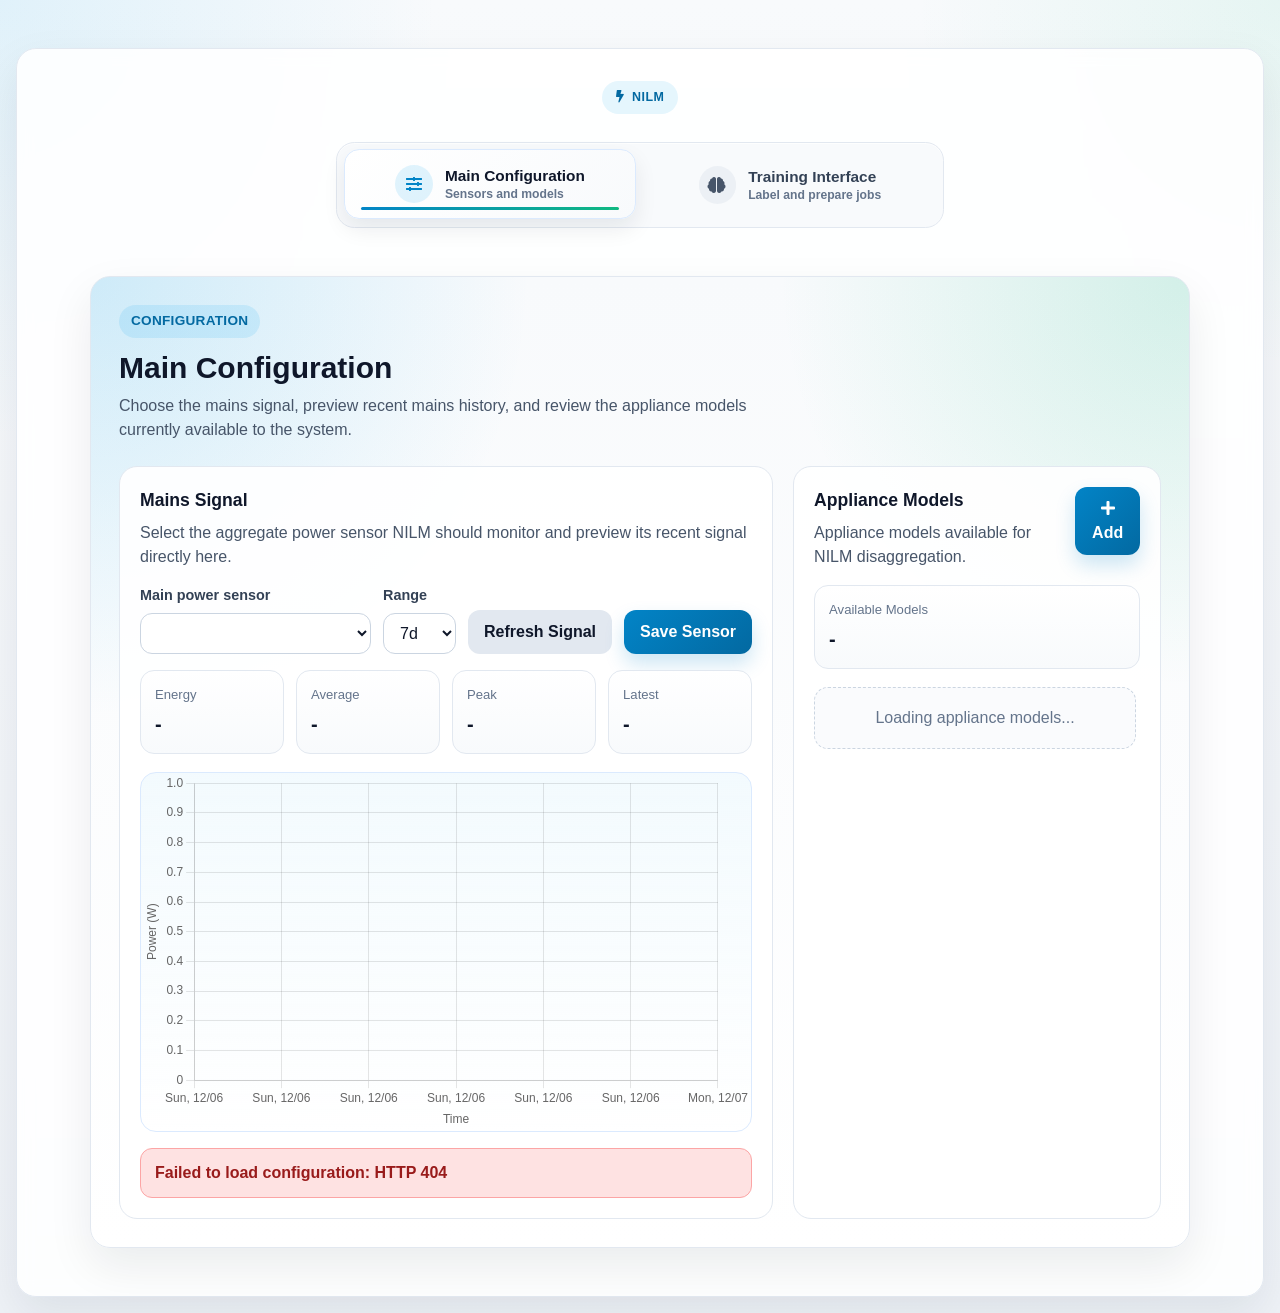
==== nilm_edge/www/index.html @ fff083bf "Initial development version of NILM add-ons" ====
<!DOCTYPE html>
<html lang="en">
<head>
    <meta charset="UTF-8">
    <meta name="viewport" content="width=device-width, initial-scale=1.0">
    <title>NILM</title>
    <script src="vendor/js/tailwindcdn.js"></script>
    <link rel="stylesheet" href="vendor/css/fontawesome-all.min.css">
    <!-- Flatpickr CSS -->
    <link rel="stylesheet" href="vendor/css/flatpickr.min.css">
    
    <!-- ADDED: Global Chart.js and Plugin Imports -->
    <script src="vendor/js/chart.min.js"></script>
    <script src="vendor/js/chartjs-plugin-annotation.min.js"></script>
    <!-- ADDED: Chart.js Moment Adapter for Time Scale -->
    <script src="vendor/js/moment.min.js"></script>
    <script>
        if (window.moment) {
            const browserLocale = (Array.isArray(navigator.languages) && navigator.languages.length)
                ? navigator.languages[0]
                : (navigator.language || "en-gb");
            window.moment.locale(browserLocale);
        }
    </script>
    <script src="vendor/js/chartjs-adapter-moment.min.js"></script>
    <!-- ADDED: Chart.js Zoom Plugin for Interactivity -->
    <script src="vendor/js/hammer.min.js"></script>
    <script src="vendor/js/chartjs-plugin-zoom.min.js"></script>

    <!-- Flatpickr JS -->
    <script src="vendor/js/flatpickr.min.js"></script>


    <style>
        body {
            font-family: "Segoe UI", "Helvetica Neue", Helvetica, Arial, sans-serif;
            background:
                radial-gradient(circle at top left, rgba(14, 165, 233, 0.10), transparent 24%),
                radial-gradient(circle at top right, rgba(16, 185, 129, 0.08), transparent 20%),
                linear-gradient(180deg, #f8fafc 0%, #eef2f7 100%);
            min-height: 100vh;
            display: flex;
            flex-direction: column;
            align-items: center;
            padding: 1rem;
        }
        .container-wrapper {
            background: rgba(255, 255, 255, 0.88);
            padding: 2rem;
            border-radius: 1.25rem;
            border: 1px solid #e2e8f0;
            box-shadow: 0 18px 45px rgba(15, 23, 42, 0.08);
            width: 100%;
            max-width: 96rem; /* Allows wider content if needed, like training chart */
            margin-top: 2rem;
            backdrop-filter: blur(8px);
        }
        .content-section {
            display: none;
            padding: 1rem;
        }
        .content-section.active {
            display: block;
        }
        .app-header {
            display: flex;
            flex-direction: column;
            align-items: center;
            gap: 0.75rem;
            margin-bottom: 1.75rem;
            text-align: center;
        }
        .app-badge {
            display: inline-flex;
            align-items: center;
            gap: 0.5rem;
            padding: 0.45rem 0.85rem;
            border-radius: 999px;
            background: rgba(14, 165, 233, 0.1);
            color: #0369a1;
            font-size: 0.78rem;
            font-weight: 800;
            letter-spacing: 0.04em;
            text-transform: uppercase;
        }
        .nav-shell {
            display: flex;
            justify-content: center;
            margin-bottom: 2rem;
        }
        .nav-pills {
            display: grid;
            grid-template-columns: repeat(2, minmax(0, 1fr));
            gap: 0.5rem;
            width: min(100%, 38rem);
            padding: 0.45rem;
            border-radius: 1.15rem;
            background: rgba(248, 250, 252, 0.95);
            border: 1px solid #e2e8f0;
            box-shadow: inset 0 1px 0 rgba(255,255,255,0.7);
        }
        .tab-button {
            display: inline-flex;
            align-items: center;
            justify-content: center;
            gap: 0.75rem;
            padding: 0.95rem 1.1rem;
            min-height: 3.6rem;
            transition: all 0.2s ease-in-out;
            box-shadow: none;
            border-radius: 0.95rem;
            font-weight: 700;
            color: #334155;
            background: transparent;
            border: 1px solid transparent;
            position: relative;
        }
        .tab-button.active {
            color: #0f172a;
            background: linear-gradient(135deg, #ffffff, #f8fafc);
            border-color: #dbeafe;
            transform: translateY(-1px);
            box-shadow: 0 10px 22px rgba(15, 23, 42, 0.08);
        }
        .tab-button.active::after {
            content: "";
            position: absolute;
            inset: auto 16px 8px 16px;
            height: 3px;
            border-radius: 999px;
            background: linear-gradient(135deg, #0284c7, #10b981);
        }
        .tab-icon {
            width: 2.35rem;
            height: 2.35rem;
            border-radius: 999px;
            display: inline-flex;
            align-items: center;
            justify-content: center;
            background: rgba(148, 163, 184, 0.12);
            color: #475569;
            transition: all 0.2s ease-in-out;
            flex-shrink: 0;
        }
        .tab-button.active .tab-icon {
            background: rgba(14, 165, 233, 0.12);
            color: #0284c7;
        }
        .tab-copy {
            display: flex;
            flex-direction: column;
            align-items: flex-start;
            text-align: left;
            line-height: 1.15;
        }
        .tab-title {
            font-size: 0.96rem;
            font-weight: 800;
        }
        .tab-subtitle {
            font-size: 0.76rem;
            color: #64748b;
            margin-top: 0.18rem;
        }

        @media (max-width: 760px) {
            body {
                padding: 0.5rem;
            }
            .container-wrapper {
                padding: 1rem;
                margin-top: 0.75rem;
                border-radius: 1rem;
            }
            .app-header {
                margin-bottom: 1.15rem;
            }
            .tab-button {
                width: 100%;
            }
        }

        @media (max-width: 480px) {
            body {
                padding: 0;
            }
            .container-wrapper {
                padding: 0.35rem;
                margin-top: 0;
                border-radius: 0;
                box-shadow: none;
                border-left: none;
                border-right: none;
                backdrop-filter: none;
            }
            .content-section {
                padding: 0.15rem 0;
            }
            .app-header h1 {
                font-size: 1.7rem;
                line-height: 1.15;
            }
            .nav-shell {
                margin-bottom: 1rem;
            }
            .nav-pills {
                grid-template-columns: 1fr;
                border-radius: 1rem;
                padding: 0.35rem;
            }
            .tab-button {
                justify-content: flex-start;
                padding: 0.85rem 0.95rem;
            }
        }
        
    </style>
</head>
<body class="bg-gray-100 text-gray-800">
    <div class="container-wrapper">
        <div class="app-header">
            <div class="app-badge"><i class="fas fa-bolt"></i> NILM</div>
        </div>
        
        <div class="nav-shell">
            <div class="nav-pills" role="tablist" aria-label="Main navigation">
            <button id="showConfigBtn" class="tab-button focus:outline-none focus:ring-2 focus:ring-offset-2 focus:ring-sky-500" role="tab" aria-selected="false">
                <span class="tab-icon"><i class="fas fa-sliders-h"></i></span>
                <span class="tab-copy">
                    <span class="tab-title">Main Configuration</span>
                    <span class="tab-subtitle">Sensors and models</span>
                </span>
            </button>
            <button id="showTrainingBtn" class="tab-button focus:outline-none focus:ring-2 focus:ring-offset-2 focus:ring-emerald-500" role="tab" aria-selected="false">
                <span class="tab-icon"><i class="fas fa-brain"></i></span>
                <span class="tab-copy">
                    <span class="tab-title">Training Interface</span>
                    <span class="tab-subtitle">Label and prepare jobs</span>
                </span>
            </button>
            </div>
        </div>

        <!-- Component Containers -->
        <div id="configSection" class="content-section"></div>
        <div id="trainingSection" class="content-section"></div>
    </div>

    <script>
        const componentLoaders = {}; // Object to store functions to initialize component-specific logic

        document.addEventListener('DOMContentLoaded', function() {
            const showConfigBtn = document.getElementById('showConfigBtn');
            const showTrainingBtn = document.getElementById('showTrainingBtn');
            
            const configSection = document.getElementById('configSection');
            const trainingSection = document.getElementById('trainingSection');
            
            const allSections = {
                'config': configSection,
                'training': trainingSection,
            };
            const allButtons = {
                'config': showConfigBtn,
                'training': showTrainingBtn,
            };

            // Function to dynamically load HTML content and execute scripts
            async function loadComponentContent(componentUrl, targetElementId) {
                const targetElement = document.getElementById(targetElementId);
                if (!targetElement) {
                    console.error(`Target element with ID "${targetElementId}" not found.`);
                    return;
                }

                // Preserve existing scripts to prevent re-execution conflicts, then clear innerHTML
                const existingScripts = Array.from(targetElement.querySelectorAll('script'));
                existingScripts.forEach(script => script.remove()); // Remove all scripts before clearing content

                targetElement.innerHTML = ''; // Clear existing content

                try {
                    const cacheBustedUrl = `${componentUrl}${componentUrl.includes('?') ? '&' : '?'}v=${Date.now()}`;
                    const response = await fetch(cacheBustedUrl, { cache: 'no-store' });
                    if (!response.ok) {
                        throw new Error(`Failed to load component from ${componentUrl}: ${response.statusText}`);
                    }
                    const html = await response.text();
                    
                    // Temporarily append HTML to allow browser to parse it, then extract and re-insert scripts
                    const tempDiv = document.createElement('div');
                    tempDiv.innerHTML = html;
                    
                    const scripts = Array.from(tempDiv.querySelectorAll('script'));
                    
                    // Remove scripts from tempDiv's innerHTML before assigning to targetElement
                    scripts.forEach(script => script.remove());
                    targetElement.innerHTML = tempDiv.innerHTML;

                    // Execute scripts by appending to the body, ensuring they run in the global scope
                    for (const script of scripts) {
                        const newScript = document.createElement('script');
                        if (script.src) {
                            newScript.src = script.src;
                            newScript.async = false;
                        } else {
                            newScript.textContent = script.textContent;
                        }
                        document.body.appendChild(newScript);
                        // No need to remove immediately; they define global functions or run once.
                        // Future component loads will just overwrite global functions or re-get DOM refs.
                    }
                    console.log(`Component loaded: ${componentUrl}`);
                } catch (error) {
                    console.error(`Error loading component ${componentUrl}:`, error);
                    targetElement.innerHTML = `<p class="text-red-500">Failed to load component: ${error.message}</p>`;
                }
            }

            // Function to manage section visibility and component loading
            async function showSection(sectionToShow) {
                // Call cleanup for ALL active components before switching
                if (window.cleanupConfigUI) window.cleanupConfigUI();
                if (window.cleanupTrainingUI) window.cleanupTrainingUI(); // Assuming this already exists
                // Add cleanup for any other components here (e.g., appliances)
                // if (window.cleanupAppliancesUI) window.cleanupAppliancesUI();

                // Deactivate all sections and buttons
                for (const key in allSections) {
                    allSections[key].classList.remove('active');
                    allButtons[key].classList.remove('active');
                    allButtons[key].setAttribute('aria-selected', 'false');
                }
                
                // Activate the selected section and button
                allSections[sectionToShow].classList.add('active');
                allButtons[sectionToShow].classList.add('active');
                allButtons[sectionToShow].setAttribute('aria-selected', 'true');
                
                if (sectionToShow === 'config') {
                    await loadComponentContent('components/config.html', 'configSection');
                    if (window.initializeConfigUI) {
                        window.initializeConfigUI();
                    } else {
                        console.warn("Config component did not expose 'initializeConfigUI' function.");
                    }
                } else if (sectionToShow === 'training') {
                    await loadComponentContent('components/training.html', 'trainingSection');
                    
                    if (window.initializeTrainingUI) { 
                        window.initializeTrainingUI();
                    } else {
                        console.warn("Training component did not expose 'initializeTrainingUI' function.");
                    }
                }
            }

            // Event Listeners for the buttons
            showConfigBtn.addEventListener('click', () => showSection('config'));
            showTrainingBtn.addEventListener('click', () => showSection('training'));

            // Show the config section by default when the page loads
            showSection('config'); 
        });
    </script>
</body>
</html>
---- nilm_edge/www/vendor/css/flatpickr.min.css ----
.flatpickr-calendar{background:transparent;opacity:0;display:none;text-align:center;visibility:hidden;padding:0;-webkit-animation:none;animation:none;direction:ltr;border:0;font-size:14px;line-height:24px;border-radius:5px;position:absolute;width:307.875px;-webkit-box-sizing:border-box;box-sizing:border-box;-ms-touch-action:manipulation;touch-action:manipulation;background:#fff;-webkit-box-shadow:1px 0 0 #e6e6e6,-1px 0 0 #e6e6e6,0 1px 0 #e6e6e6,0 -1px 0 #e6e6e6,0 3px 13px rgba(0,0,0,0.08);box-shadow:1px 0 0 #e6e6e6,-1px 0 0 #e6e6e6,0 1px 0 #e6e6e6,0 -1px 0 #e6e6e6,0 3px 13px rgba(0,0,0,0.08)}.flatpickr-calendar.open,.flatpickr-calendar.inline{opacity:1;max-height:640px;visibility:visible}.flatpickr-calendar.open{display:inline-block;z-index:99999}.flatpickr-calendar.animate.open{-webkit-animation:fpFadeInDown 300ms cubic-bezier(.23,1,.32,1);animation:fpFadeInDown 300ms cubic-bezier(.23,1,.32,1)}.flatpickr-calendar.inline{display:block;position:relative;top:2px}.flatpickr-calendar.static{position:absolute;top:calc(100% + 2px)}.flatpickr-calendar.static.open{z-index:999;display:block}.flatpickr-calendar.multiMonth .flatpickr-days .dayContainer:nth-child(n+1) .flatpickr-day.inRange:nth-child(7n+7){-webkit-box-shadow:none !important;box-shadow:none !important}.flatpickr-calendar.multiMonth .flatpickr-days .dayContainer:nth-child(n+2) .flatpickr-day.inRange:nth-child(7n+1){-webkit-box-shadow:-2px 0 0 #e6e6e6,5px 0 0 #e6e6e6;box-shadow:-2px 0 0 #e6e6e6,5px 0 0 #e6e6e6}.flatpickr-calendar .hasWeeks .dayContainer,.flatpickr-calendar .hasTime .dayContainer{border-bottom:0;border-bottom-right-radius:0;border-bottom-left-radius:0}.flatpickr-calendar .hasWeeks .dayContainer{border-left:0}.flatpickr-calendar.hasTime .flatpickr-time{height:40px;border-top:1px solid #e6e6e6}.flatpickr-calendar.noCalendar.hasTime .flatpickr-time{height:auto}.flatpickr-calendar:before,.flatpickr-calendar:after{position:absolute;display:block;pointer-events:none;border:solid transparent;content:'';height:0;width:0;left:22px}.flatpickr-calendar.rightMost:before,.flatpickr-calendar.arrowRight:before,.flatpickr-calendar.rightMost:after,.flatpickr-calendar.arrowRight:after{left:auto;right:22px}.flatpickr-calendar.arrowCenter:before,.flatpickr-calendar.arrowCenter:after{left:50%;right:50%}.flatpickr-calendar:before{border-width:5px;margin:0 -5px}.flatpickr-calendar:after{border-width:4px;margin:0 -4px}.flatpickr-calendar.arrowTop:before,.flatpickr-calendar.arrowTop:after{bottom:100%}.flatpickr-calendar.arrowTop:before{border-bottom-color:#e6e6e6}.flatpickr-calendar.arrowTop:after{border-bottom-color:#fff}.flatpickr-calendar.arrowBottom:before,.flatpickr-calendar.arrowBottom:after{top:100%}.flatpickr-calendar.arrowBottom:before{border-top-color:#e6e6e6}.flatpickr-calendar.arrowBottom:after{border-top-color:#fff}.flatpickr-calendar:focus{outline:0}.flatpickr-wrapper{position:relative;display:inline-block}.flatpickr-months{display:-webkit-box;display:-webkit-flex;display:-ms-flexbox;display:flex}.flatpickr-months .flatpickr-month{background:transparent;color:rgba(0,0,0,0.9);fill:rgba(0,0,0,0.9);height:34px;line-height:1;text-align:center;position:relative;-webkit-user-select:none;-moz-user-select:none;-ms-user-select:none;user-select:none;overflow:hidden;-webkit-box-flex:1;-webkit-flex:1;-ms-flex:1;flex:1}.flatpickr-months .flatpickr-prev-month,.flatpickr-months .flatpickr-next-month{-webkit-user-select:none;-moz-user-select:none;-ms-user-select:none;user-select:none;text-decoration:none;cursor:pointer;position:absolute;top:0;height:34px;padding:10px;z-index:3;color:rgba(0,0,0,0.9);fill:rgba(0,0,0,0.9)}.flatpickr-months .flatpickr-prev-month.flatpickr-disabled,.flatpickr-months .flatpickr-next-month.flatpickr-disabled{display:none}.flatpickr-months .flatpickr-prev-month i,.flatpickr-months .flatpickr-next-month i{position:relative}.flatpickr-months .flatpickr-prev-month.flatpickr-prev-month,.flatpickr-months .flatpickr-next-month.flatpickr-prev-month{/*
      /*rtl:begin:ignore*/left:0/*
      /*rtl:end:ignore*/}/*
      /*rtl:begin:ignore*/
/*
      /*rtl:end:ignore*/
.flatpickr-months .flatpickr-prev-month.flatpickr-next-month,.flatpickr-months .flatpickr-next-month.flatpickr-next-month{/*
      /*rtl:begin:ignore*/right:0/*
      /*rtl:end:ignore*/}/*
      /*rtl:begin:ignore*/
/*
      /*rtl:end:ignore*/
.flatpickr-months .flatpickr-prev-month:hover,.flatpickr-months .flatpickr-next-month:hover{color:#959ea9}.flatpickr-months .flatpickr-prev-month:hover svg,.flatpickr-months .flatpickr-next-month:hover svg{fill:#f64747}.flatpickr-months .flatpickr-prev-month svg,.flatpickr-months .flatpickr-next-month svg{width:14px;height:14px}.flatpickr-months .flatpickr-prev-month svg path,.flatpickr-months .flatpickr-next-month svg path{-webkit-transition:fill .1s;transition:fill .1s;fill:inherit}.numInputWrapper{position:relative;height:auto}.numInputWrapper input,.numInputWrapper span{display:inline-block}.numInputWrapper input{width:100%}.numInputWrapper input::-ms-clear{display:none}.numInputWrapper input::-webkit-outer-spin-button,.numInputWrapper input::-webkit-inner-spin-button{margin:0;-webkit-appearance:none}.numInputWrapper span{position:absolute;right:0;width:14px;padding:0 4px 0 2px;height:50%;line-height:50%;opacity:0;cursor:pointer;border:1px solid rgba(57,57,57,0.15);-webkit-box-sizing:border-box;box-sizing:border-box}.numInputWrapper span:hover{background:rgba(0,0,0,0.1)}.numInputWrapper span:active{background:rgba(0,0,0,0.2)}.numInputWrapper span:after{display:block;content:"";position:absolute}.numInputWrapper span.arrowUp{top:0;border-bottom:0}.numInputWrapper span.arrowUp:after{border-left:4px solid transparent;border-right:4px solid transparent;border-bottom:4px solid rgba(57,57,57,0.6);top:26%}.numInputWrapper span.arrowDown{top:50%}.numInputWrapper span.arrowDown:after{border-left:4px solid transparent;border-right:4px solid transparent;border-top:4px solid rgba(57,57,57,0.6);top:40%}.numInputWrapper span svg{width:inherit;height:auto}.numInputWrapper span svg path{fill:rgba(0,0,0,0.5)}.numInputWrapper:hover{background:rgba(0,0,0,0.05)}.numInputWrapper:hover span{opacity:1}.flatpickr-current-month{font-size:135%;line-height:inherit;font-weight:300;color:inherit;position:absolute;width:75%;left:12.5%;padding:7.48px 0 0 0;line-height:1;height:34px;display:inline-block;text-align:center;-webkit-transform:translate3d(0,0,0);transform:translate3d(0,0,0)}.flatpickr-current-month span.cur-month{font-family:inherit;font-weight:700;color:inherit;display:inline-block;margin-left:.5ch;padding:0}.flatpickr-current-month span.cur-month:hover{background:rgba(0,0,0,0.05)}.flatpickr-current-month .numInputWrapper{width:6ch;width:7ch\0;display:inline-block}.flatpickr-current-month .numInputWrapper span.arrowUp:after{border-bottom-color:rgba(0,0,0,0.9)}.flatpickr-current-month .numInputWrapper span.arrowDown:after{border-top-color:rgba(0,0,0,0.9)}.flatpickr-current-month input.cur-year{background:transparent;-webkit-box-sizing:border-box;box-sizing:border-box;color:inherit;cursor:text;padding:0 0 0 .5ch;margin:0;display:inline-block;font-size:inherit;font-family:inherit;font-weight:300;line-height:inherit;height:auto;border:0;border-radius:0;vertical-align:initial;-webkit-appearance:textfield;-moz-appearance:textfield;appearance:textfield}.flatpickr-current-month input.cur-year:focus{outline:0}.flatpickr-current-month input.cur-year[disabled],.flatpickr-current-month input.cur-year[disabled]:hover{font-size:100%;color:rgba(0,0,0,0.5);background:transparent;pointer-events:none}.flatpickr-current-month .flatpickr-monthDropdown-months{appearance:menulist;background:transparent;border:none;border-radius:0;box-sizing:border-box;color:inherit;cursor:pointer;font-size:inherit;font-family:inherit;font-weight:300;height:auto;line-height:inherit;margin:-1px 0 0 0;outline:none;padding:0 0 0 .5ch;position:relative;vertical-align:initial;-webkit-box-sizing:border-box;-webkit-appearance:menulist;-moz-appearance:menulist;width:auto}.flatpickr-current-month .flatpickr-monthDropdown-months:focus,.flatpickr-current-month .flatpickr-monthDropdown-months:active{outline:none}.flatpickr-current-month .flatpickr-monthDropdown-months:hover{background:rgba(0,0,0,0.05)}.flatpickr-current-month .flatpickr-monthDropdown-months .flatpickr-monthDropdown-month{background-color:transparent;outline:none;padding:0}.flatpickr-weekdays{background:transparent;text-align:center;overflow:hidden;width:100%;display:-webkit-box;display:-webkit-flex;display:-ms-flexbox;display:flex;-webkit-box-align:center;-webkit-align-items:center;-ms-flex-align:center;align-items:center;height:28px}.flatpickr-weekdays .flatpickr-weekdaycontainer{display:-webkit-box;display:-webkit-flex;display:-ms-flexbox;display:flex;-webkit-box-flex:1;-webkit-flex:1;-ms-flex:1;flex:1}span.flatpickr-weekday{cursor:default;font-size:90%;background:transparent;color:rgba(0,0,0,0.54);line-height:1;margin:0;text-align:center;display:block;-webkit-box-flex:1;-webkit-flex:1;-ms-flex:1;flex:1;font-weight:bolder}.dayContainer,.flatpickr-weeks{padding:1px 0 0 0}.flatpickr-days{position:relative;overflow:hidden;display:-webkit-box;display:-webkit-flex;display:-ms-flexbox;display:flex;-webkit-box-align:start;-webkit-align-items:flex-start;-ms-flex-align:start;align-items:flex-start;width:307.875px}.flatpickr-days:focus{outline:0}.dayContainer{padding:0;outline:0;text-align:left;width:307.875px;min-width:307.875px;max-width:307.875px;-webkit-box-sizing:border-box;box-sizing:border-box;display:inline-block;display:-ms-flexbox;display:-webkit-box;display:-webkit-flex;display:flex;-webkit-flex-wrap:wrap;flex-wrap:wrap;-ms-flex-wrap:wrap;-ms-flex-pack:justify;-webkit-justify-content:space-around;justify-content:space-around;-webkit-transform:translate3d(0,0,0);transform:translate3d(0,0,0);opacity:1}.dayContainer + .dayContainer{-webkit-box-shadow:-1px 0 0 #e6e6e6;box-shadow:-1px 0 0 #e6e6e6}.flatpickr-day{background:none;border:1px solid transparent;border-radius:150px;-webkit-box-sizing:border-box;box-sizing:border-box;color:#393939;cursor:pointer;font-weight:400;width:14.2857143%;-webkit-flex-basis:14.2857143%;-ms-flex-preferred-size:14.2857143%;flex-basis:14.2857143%;max-width:39px;height:39px;line-height:39px;margin:0;display:inline-block;position:relative;-webkit-box-pack:center;-webkit-justify-content:center;-ms-flex-pack:center;justify-content:center;text-align:center}.flatpickr-day.inRange,.flatpickr-day.prevMonthDay.inRange,.flatpickr-day.nextMonthDay.inRange,.flatpickr-day.today.inRange,.flatpickr-day.prevMonthDay.today.inRange,.flatpickr-day.nextMonthDay.today.inRange,.flatpickr-day:hover,.flatpickr-day.prevMonthDay:hover,.flatpickr-day.nextMonthDay:hover,.flatpickr-day:focus,.flatpickr-day.prevMonthDay:focus,.flatpickr-day.nextMonthDay:focus{cursor:pointer;outline:0;background:#e6e6e6;border-color:#e6e6e6}.flatpickr-day.today{border-color:#959ea9}.flatpickr-day.today:hover,.flatpickr-day.today:focus{border-color:#959ea9;background:#959ea9;color:#fff}.flatpickr-day.selected,.flatpickr-day.startRange,.flatpickr-day.endRange,.flatpickr-day.selected.inRange,.flatpickr-day.startRange.inRange,.flatpickr-day.endRange.inRange,.flatpickr-day.selected:focus,.flatpickr-day.startRange:focus,.flatpickr-day.endRange:focus,.flatpickr-day.selected:hover,.flatpickr-day.startRange:hover,.flatpickr-day.endRange:hover,.flatpickr-day.selected.prevMonthDay,.flatpickr-day.startRange.prevMonthDay,.flatpickr-day.endRange.prevMonthDay,.flatpickr-day.selected.nextMonthDay,.flatpickr-day.startRange.nextMonthDay,.flatpickr-day.endRange.nextMonthDay{background:#569ff7;-webkit-box-shadow:none;box-shadow:none;color:#fff;border-color:#569ff7}.flatpickr-day.selected.startRange,.flatpickr-day.startRange.startRange,.flatpickr-day.endRange.startRange{border-radius:50px 0 0 50px}.flatpickr-day.selected.endRange,.flatpickr-day.startRange.endRange,.flatpickr-day.endRange.endRange{border-radius:0 50px 50px 0}.flatpickr-day.selected.startRange + .endRange:not(:nth-child(7n+1)),.flatpickr-day.startRange.startRange + .endRange:not(:nth-child(7n+1)),.flatpickr-day.endRange.startRange + .endRange:not(:nth-child(7n+1)){-webkit-box-shadow:-10px 0 0 #569ff7;box-shadow:-10px 0 0 #569ff7}.flatpickr-day.selected.startRange.endRange,.flatpickr-day.startRange.startRange.endRange,.flatpickr-day.endRange.startRange.endRange{border-radius:50px}.flatpickr-day.inRange{border-radius:0;-webkit-box-shadow:-5px 0 0 #e6e6e6,5px 0 0 #e6e6e6;box-shadow:-5px 0 0 #e6e6e6,5px 0 0 #e6e6e6}.flatpickr-day.flatpickr-disabled,.flatpickr-day.flatpickr-disabled:hover,.flatpickr-day.prevMonthDay,.flatpickr-day.nextMonthDay,.flatpickr-day.notAllowed,.flatpickr-day.notAllowed.prevMonthDay,.flatpickr-day.notAllowed.nextMonthDay{color:rgba(57,57,57,0.3);background:transparent;border-color:transparent;cursor:default}.flatpickr-day.flatpickr-disabled,.flatpickr-day.flatpickr-disabled:hover{cursor:not-allowed;color:rgba(57,57,57,0.1)}.flatpickr-day.week.selected{border-radius:0;-webkit-box-shadow:-5px 0 0 #569ff7,5px 0 0 #569ff7;box-shadow:-5px 0 0 #569ff7,5px 0 0 #569ff7}.flatpickr-day.hidden{visibility:hidden}.rangeMode .flatpickr-day{margin-top:1px}.flatpickr-weekwrapper{float:left}.flatpickr-weekwrapper .flatpickr-weeks{padding:0 12px;-webkit-box-shadow:1px 0 0 #e6e6e6;box-shadow:1px 0 0 #e6e6e6}.flatpickr-weekwrapper .flatpickr-weekday{float:none;width:100%;line-height:28px}.flatpickr-weekwrapper span.flatpickr-day,.flatpickr-weekwrapper span.flatpickr-day:hover{display:block;width:100%;max-width:none;color:rgba(57,57,57,0.3);background:transparent;cursor:default;border:none}.flatpickr-innerContainer{display:block;display:-webkit-box;display:-webkit-flex;display:-ms-flexbox;display:flex;-webkit-box-sizing:border-box;box-sizing:border-box;overflow:hidden}.flatpickr-rContainer{display:inline-block;padding:0;-webkit-box-sizing:border-box;box-sizing:border-box}.flatpickr-time{text-align:center;outline:0;display:block;height:0;line-height:40px;max-height:40px;-webkit-box-sizing:border-box;box-sizing:border-box;overflow:hidden;display:-webkit-box;display:-webkit-flex;display:-ms-flexbox;display:flex}.flatpickr-time:after{content:"";display:table;clear:both}.flatpickr-time .numInputWrapper{-webkit-box-flex:1;-webkit-flex:1;-ms-flex:1;flex:1;width:40%;height:40px;float:left}.flatpickr-time .numInputWrapper span.arrowUp:after{border-bottom-color:#393939}.flatpickr-time .numInputWrapper span.arrowDown:after{border-top-color:#393939}.flatpickr-time.hasSeconds .numInputWrapper{width:26%}.flatpickr-time.time24hr .numInputWrapper{width:49%}.flatpickr-time input{background:transparent;-webkit-box-shadow:none;box-shadow:none;border:0;border-radius:0;text-align:center;margin:0;padding:0;height:inherit;line-height:inherit;color:#393939;font-size:14px;position:relative;-webkit-box-sizing:border-box;box-sizing:border-box;-webkit-appearance:textfield;-moz-appearance:textfield;appearance:textfield}.flatpickr-time input.flatpickr-hour{font-weight:bold}.flatpickr-time input.flatpickr-minute,.flatpickr-time input.flatpickr-second{font-weight:400}.flatpickr-time input:focus{outline:0;border:0}.flatpickr-time .flatpickr-time-separator,.flatpickr-time .flatpickr-am-pm{height:inherit;float:left;line-height:inherit;color:#393939;font-weight:bold;width:2%;-webkit-user-select:none;-moz-user-select:none;-ms-user-select:none;user-select:none;-webkit-align-self:center;-ms-flex-item-align:center;align-self:center}.flatpickr-time .flatpickr-am-pm{outline:0;width:18%;cursor:pointer;text-align:center;font-weight:400}.flatpickr-time input:hover,.flatpickr-time .flatpickr-am-pm:hover,.flatpickr-time input:focus,.flatpickr-time .flatpickr-am-pm:focus{background:#eee}.flatpickr-input[readonly]{cursor:pointer}@-webkit-keyframes fpFadeInDown{from{opacity:0;-webkit-transform:translate3d(0,-20px,0);transform:translate3d(0,-20px,0)}to{opacity:1;-webkit-transform:translate3d(0,0,0);transform:translate3d(0,0,0)}}@keyframes fpFadeInDown{from{opacity:0;-webkit-transform:translate3d(0,-20px,0);transform:translate3d(0,-20px,0)}to{opacity:1;-webkit-transform:translate3d(0,0,0);transform:translate3d(0,0,0)}}
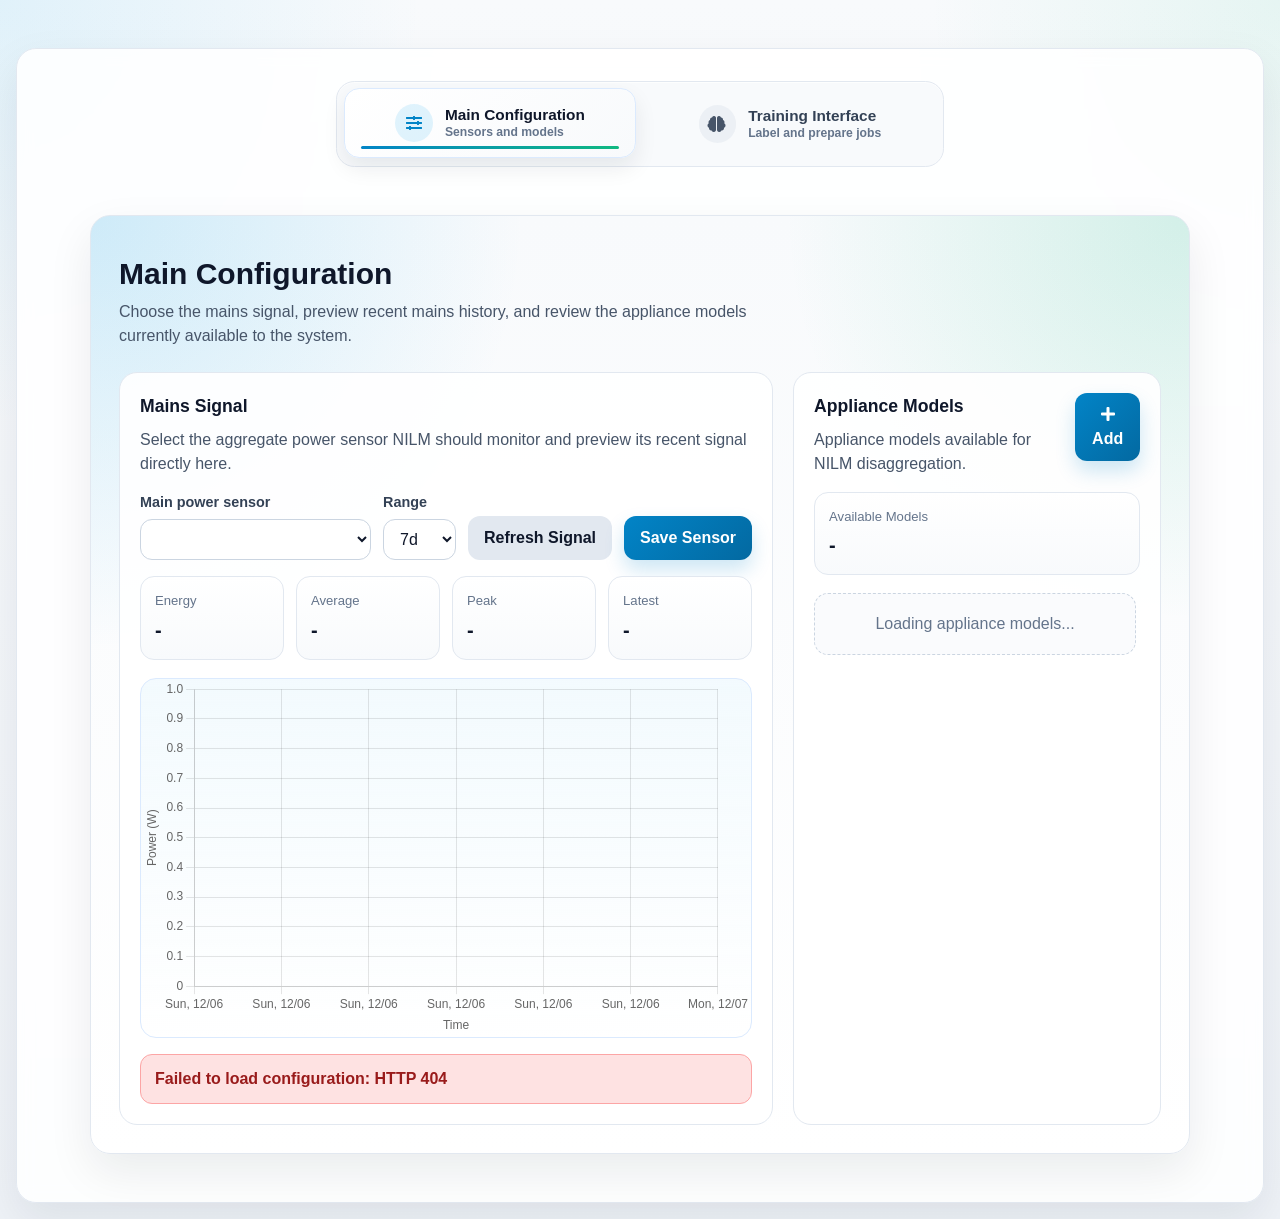
==== commit 8b859d86: "changes to HA" ====
--- a/nilm_edge/www/index.html
+++ b/nilm_edge/www/index.html
@@ -218,10 +218,6 @@
 </head>
 <body class="bg-gray-100 text-gray-800">
     <div class="container-wrapper">
-        <div class="app-header">
-            <div class="app-badge"><i class="fas fa-bolt"></i> NILM</div>
-        </div>
-        
         <div class="nav-shell">
             <div class="nav-pills" role="tablist" aria-label="Main navigation">
             <button id="showConfigBtn" class="tab-button focus:outline-none focus:ring-2 focus:ring-offset-2 focus:ring-sky-500" role="tab" aria-selected="false">
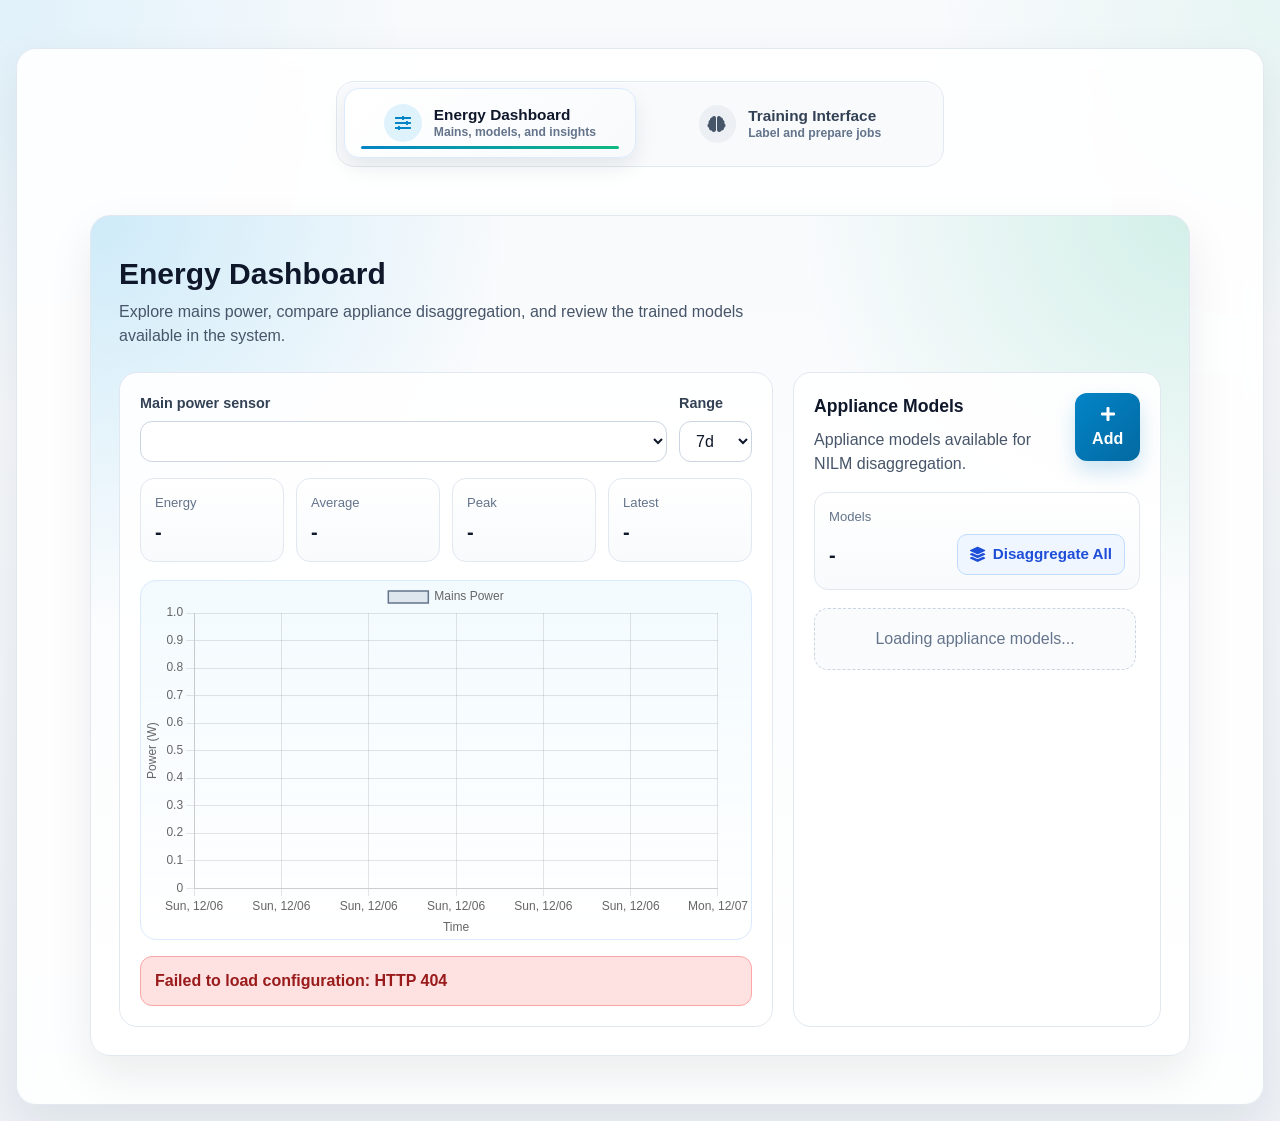
==== commit 06974c6d: "test" ====
--- a/nilm_edge/www/index.html
+++ b/nilm_edge/www/index.html
@@ -223,8 +223,8 @@
             <button id="showConfigBtn" class="tab-button focus:outline-none focus:ring-2 focus:ring-offset-2 focus:ring-sky-500" role="tab" aria-selected="false">
                 <span class="tab-icon"><i class="fas fa-sliders-h"></i></span>
                 <span class="tab-copy">
-                    <span class="tab-title">Main Configuration</span>
-                    <span class="tab-subtitle">Sensors and models</span>
+                    <span class="tab-title">Energy Dashboard</span>
+                    <span class="tab-subtitle">Mains, models, and insights</span>
                 </span>
             </button>
             <button id="showTrainingBtn" class="tab-button focus:outline-none focus:ring-2 focus:ring-offset-2 focus:ring-emerald-500" role="tab" aria-selected="false">
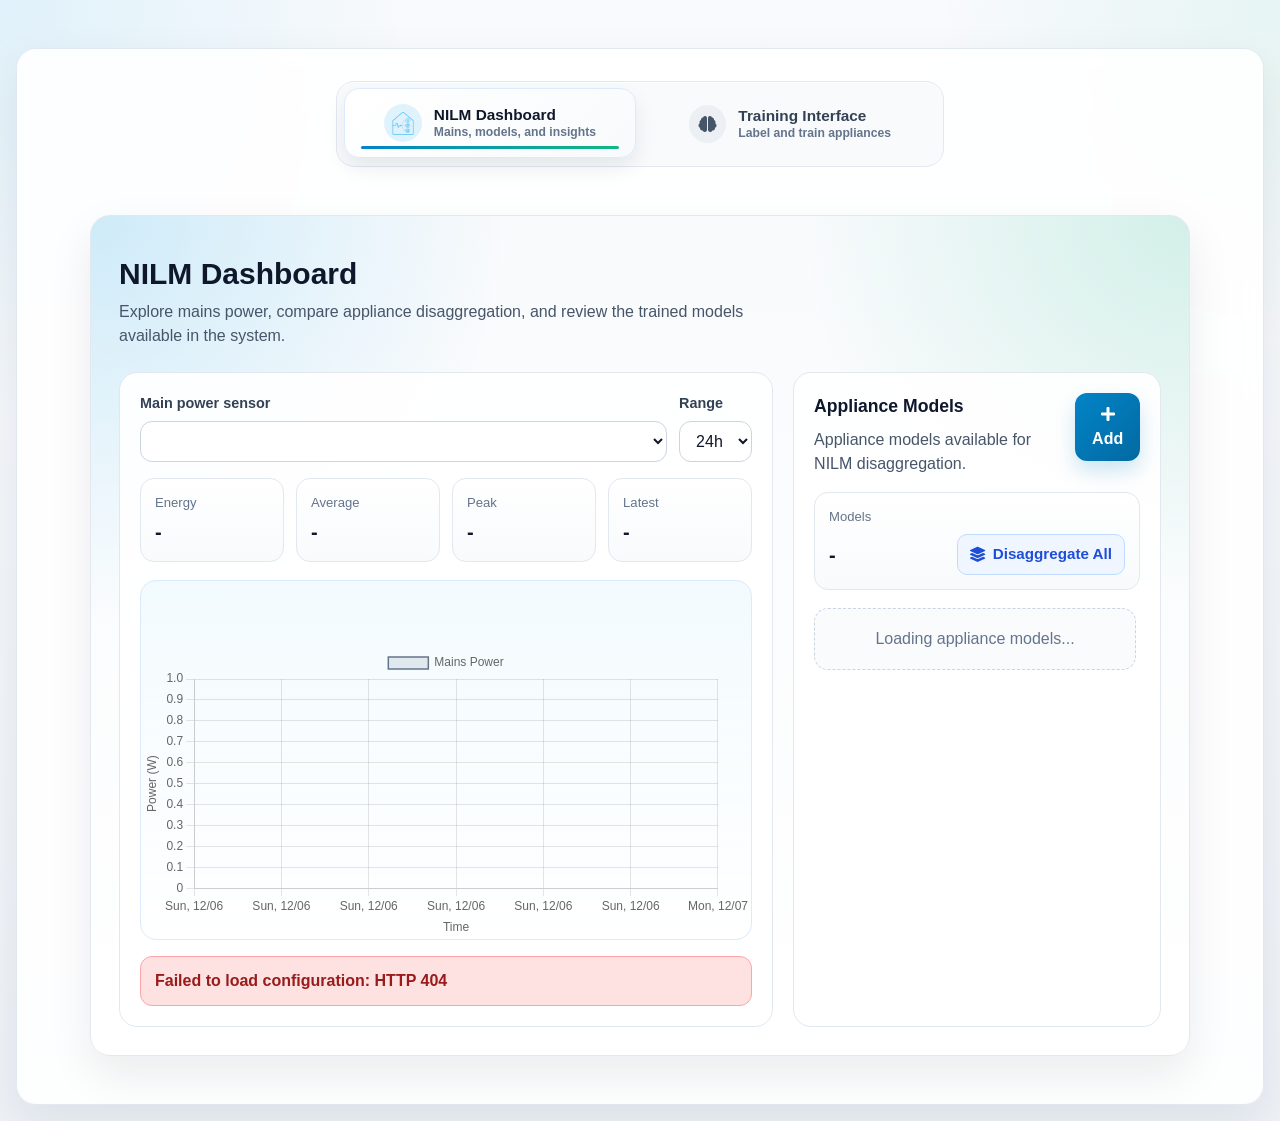
==== commit 34504c97: "Update NILM edge dashboard branding" ====
--- a/nilm_edge/www/index.html
+++ b/nilm_edge/www/index.html
@@ -142,6 +142,12 @@
             transition: all 0.2s ease-in-out;
             flex-shrink: 0;
         }
+        .tab-icon img {
+            width: 1.45rem;
+            height: 1.45rem;
+            object-fit: contain;
+            display: block;
+        }
         .tab-button.active .tab-icon {
             background: rgba(14, 165, 233, 0.12);
             color: #0284c7;
@@ -220,10 +226,10 @@
     <div class="container-wrapper">
         <div class="nav-shell">
             <div class="nav-pills" role="tablist" aria-label="Main navigation">
-            <button id="showConfigBtn" class="tab-button focus:outline-none focus:ring-2 focus:ring-offset-2 focus:ring-sky-500" role="tab" aria-selected="false">
-                <span class="tab-icon"><i class="fas fa-sliders-h"></i></span>
+            <button id="showDashboardBtn" class="tab-button focus:outline-none focus:ring-2 focus:ring-offset-2 focus:ring-sky-500" role="tab" aria-selected="false">
+                <span class="tab-icon"><img src="icon.png" alt="NILM add-on icon"></span>
                 <span class="tab-copy">
-                    <span class="tab-title">Energy Dashboard</span>
+                    <span class="tab-title">NILM Dashboard</span>
                     <span class="tab-subtitle">Mains, models, and insights</span>
                 </span>
             </button>
@@ -231,14 +237,14 @@
                 <span class="tab-icon"><i class="fas fa-brain"></i></span>
                 <span class="tab-copy">
                     <span class="tab-title">Training Interface</span>
-                    <span class="tab-subtitle">Label and prepare jobs</span>
+                    <span class="tab-subtitle">Label and train appliances</span>
                 </span>
             </button>
             </div>
         </div>
 
         <!-- Component Containers -->
-        <div id="configSection" class="content-section"></div>
+        <div id="dashboardSection" class="content-section"></div>
         <div id="trainingSection" class="content-section"></div>
     </div>
 
@@ -246,18 +252,18 @@
         const componentLoaders = {}; // Object to store functions to initialize component-specific logic
 
         document.addEventListener('DOMContentLoaded', function() {
-            const showConfigBtn = document.getElementById('showConfigBtn');
+            const showDashboardBtn = document.getElementById('showDashboardBtn');
             const showTrainingBtn = document.getElementById('showTrainingBtn');
             
-            const configSection = document.getElementById('configSection');
+            const dashboardSection = document.getElementById('dashboardSection');
             const trainingSection = document.getElementById('trainingSection');
             
             const allSections = {
-                'config': configSection,
+                'dashboard': dashboardSection,
                 'training': trainingSection,
             };
             const allButtons = {
-                'config': showConfigBtn,
+                'dashboard': showDashboardBtn,
                 'training': showTrainingBtn,
             };
 
@@ -316,7 +322,7 @@
             // Function to manage section visibility and component loading
             async function showSection(sectionToShow) {
                 // Call cleanup for ALL active components before switching
-                if (window.cleanupConfigUI) window.cleanupConfigUI();
+                if (window.cleanupDashboardUI) window.cleanupDashboardUI();
                 if (window.cleanupTrainingUI) window.cleanupTrainingUI(); // Assuming this already exists
                 // Add cleanup for any other components here (e.g., appliances)
                 // if (window.cleanupAppliancesUI) window.cleanupAppliancesUI();
@@ -333,12 +339,12 @@
                 allButtons[sectionToShow].classList.add('active');
                 allButtons[sectionToShow].setAttribute('aria-selected', 'true');
                 
-                if (sectionToShow === 'config') {
-                    await loadComponentContent('components/config.html', 'configSection');
-                    if (window.initializeConfigUI) {
-                        window.initializeConfigUI();
+                if (sectionToShow === 'dashboard') {
+                    await loadComponentContent('components/dashboard.html', 'dashboardSection');
+                    if (window.initializeDashboardUI) {
+                        window.initializeDashboardUI();
                     } else {
-                        console.warn("Config component did not expose 'initializeConfigUI' function.");
+                        console.warn("Dashboard component did not expose 'initializeDashboardUI' function.");
                     }
                 } else if (sectionToShow === 'training') {
                     await loadComponentContent('components/training.html', 'trainingSection');
@@ -352,11 +358,11 @@
             }
 
             // Event Listeners for the buttons
-            showConfigBtn.addEventListener('click', () => showSection('config'));
+            showDashboardBtn.addEventListener('click', () => showSection('dashboard'));
             showTrainingBtn.addEventListener('click', () => showSection('training'));
 
-            // Show the config section by default when the page loads
-            showSection('config'); 
+            // Show the dashboard section by default when the page loads
+            showSection('dashboard'); 
         });
     </script>
 </body>
